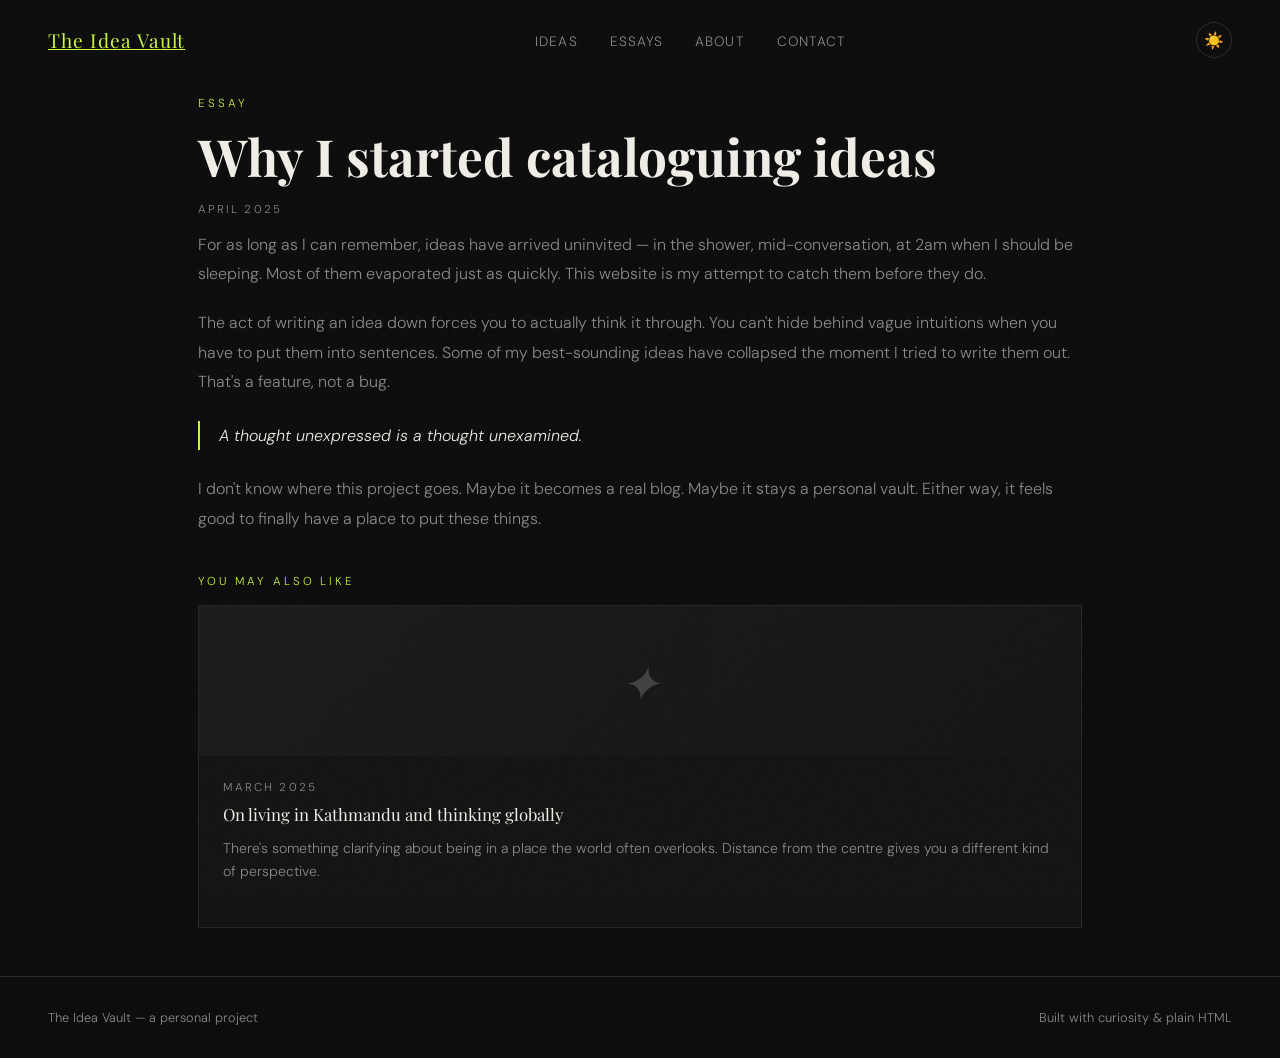
==== essay.html @ 04a33734 "Improve essay page design and navigation Details: Move script into script.js Add essay.html Add rela" ====
﻿<!DOCTYPE html>
<html lang="en">
<head>
  <meta charset="UTF-8" />
  <meta name="viewport" content="width=device-width, initial-scale=1.0" />
  <title>Essay — The Idea Vault</title>
  <link href="https://fonts.googleapis.com/css2?family=Playfair+Display:ital,wght@0,700;1,400&family=DM+Sans:wght@300;400;500&display=swap" rel="stylesheet" />
  <link rel="stylesheet" href="styles.css" />
</head>
<body>
  <nav id="navbar">
    <a href="index.html" class="nav-logo">The Idea Vault</a>
    <ul class="nav-links">
      <li><a href="index.html#ideas">Ideas</a></li>
      <li><a href="index.html#blog">Essays</a></li>
      <li><a href="index.html#about">About</a></li>
      <li><a href="index.html#contact">Contact</a></li>
    </ul>
    <button class="theme-toggle" id="themeToggle" title="Toggle dark/light mode">☀️</button>
  </nav>

  <section id="essayPage" class="essay-page">
    <p class="section-label">Essay</p>
    <h1 class="section-title" id="essayPageTitle"></h1>
    <div class="essay-full-date" id="essayPageDate"></div>
    <img id="essayPageImage" class="essay-full-img" src="" alt="" style="display:none;" />
    <div class="essay-full-body" id="essayPageBody"></div>
    <div class="related-essays">
      <p class="section-label">You may also like</p>
      <div class="related-essays-grid" id="relatedEssays"></div>
    </div>
    <div id="essayPageNotFound" style="display:none; color: var(--muted); margin-top: 2rem;">Essay not found. <a href="index.html#blog" class="btn btn-ghost">Return to essays</a></div>
  </section>

  <footer>
    <div>The Idea Vault — a personal project</div>
    <div>Built with curiosity &amp; plain HTML</div>
  </footer>

  <script src="script.js"></script>
</body>
</html>
---- styles.css ----
/* styles.css
   Extracted from index.html */

*, *::before, *::after { box-sizing: border-box; margin: 0; padding: 0; }

:root {
  --bg: #0d0d0d;
  --surface: #161616;
  --border: #2a2a2a;
  --accent: #c9f542;
  --accent2: #f5a623;
  --text: #f0ede6;
  --muted: #888;
}

/* ── LIGHT MODE ── */
body.light {
  --bg: #fafaf7;
  --surface: #f0ede6;
  --border: #d8d4cc;
  --accent: #5a7a00;
  --accent2: #c07a00;
  --text: #1a1a18;
  --muted: #666;
}
body.light .nav-logo { color: var(--accent); }
body.light nav.scrolled { background: rgba(250,250,247,0.9); }
body.light .idea-card:hover { background: #e8e4dc; }
body.light .hero-bg-text { -webkit-text-stroke: 1px #d0ccbf; }
body.light .modal { background: var(--surface); }
body.light .modal-overlay { background: rgba(0,0,0,0.5); }

/* ── THEME TOGGLE BUTTON ── */
.theme-toggle {
  background: none;
  border: 1px solid var(--border);
  color: var(--muted);
  width: 36px; height: 36px;
  border-radius: 50%;
  cursor: pointer;
  font-size: 1rem;
  display: flex; align-items: center; justify-content: center;
  transition: border-color 0.2s, color 0.2s;
  flex-shrink: 0;
}
.theme-toggle:hover { border-color: var(--accent); color: var(--accent); }

html { scroll-behavior: smooth; }

body {
  background: var(--bg);
  color: var(--text);
  font-family: 'DM Sans', sans-serif;
  font-weight: 300;
  overflow-x: hidden;
}

/* ── NOISE OVERLAY ── */
body::before {
  content: '';
  position: fixed;
  inset: 0;
  background-image: url("data:image/svg+xml,%3Csvg viewBox='0 0 200 200' xmlns='http://www.w3.org/2000/svg'%3E%3Cfilter id='n'%3E%3CfeTurbulence type='fractalNoise' baseFrequency='0.75' numOctaves='4' stitchTiles='stitch'/%3E%3C/filter%3E%3Crect width='100%25' height='100%25' filter='url(%23n)' opacity='0.04'/%3E%3C/svg%3E");
  pointer-events: none;
  z-index: 999;
  opacity: 0.4;
}

/* ── NAV ── */
nav {
  position: fixed;
  top: 0; left: 0; right: 0;
  z-index: 100;
  display: flex;
  justify-content: space-between;
  align-items: center;
  padding: 1.4rem 3rem;
  border-bottom: 1px solid transparent;
  transition: border-color 0.3s, background 0.3s;
}
nav.scrolled {
  background: rgba(13,13,13,0.85);
  backdrop-filter: blur(12px);
  border-color: var(--border);
}
.nav-logo {
  font-family: 'Playfair Display', serif;
  font-size: 1.2rem;
  letter-spacing: 0.05em;
  color: var(--accent);
}
.nav-links { display: flex; gap: 2rem; list-style: none; }
.nav-links a {
  color: var(--muted);
  text-decoration: none;
  font-size: 0.85rem;
  letter-spacing: 0.08em;
  text-transform: uppercase;
  transition: color 0.2s;
}
.nav-links a:hover { color: var(--text); }

/* ── HERO ── */
.hero {
  min-height: 100vh;
  display: flex;
  flex-direction: column;
  justify-content: center;
  padding: 0 3rem;
  position: relative;
  overflow: hidden;
}
.hero-bg-text {
  position: absolute;
  top: 50%;
  left: 50%;
  transform: translate(-50%, -50%);
  font-family: 'Playfair Display', serif;
  font-size: clamp(8rem, 20vw, 20rem);
  font-style: italic;
  color: transparent;
  -webkit-text-stroke: 1px #1e1e1e;
  white-space: nowrap;
  pointer-events: none;
  user-select: none;
}
.hero-content { position: relative; max-width: 800px; }
.hero-tag {
  display: inline-block;
  font-size: 0.75rem;
  letter-spacing: 0.2em;
  text-transform: uppercase;
  color: var(--accent);
  border: 1px solid var(--accent);
  padding: 0.3rem 0.8rem;
  margin-bottom: 2rem;
  opacity: 0;
  animation: fadeUp 0.8s 0.2s forwards;
}
h1 {
  font-family: 'Playfair Display', serif;
  font-size: clamp(3rem, 7vw, 6rem);
  line-height: 1.05;
  font-weight: 700;
  opacity: 0;
  animation: fadeUp 0.8s 0.4s forwards;
}
h1 em {
  font-style: italic;
  color: var(--accent);
}
.hero-sub {
  margin-top: 1.5rem;
  font-size: 1.1rem;
  color: var(--muted);
  max-width: 480px;
  line-height: 1.7;
  opacity: 0;
  animation: fadeUp 0.8s 0.6s forwards;
}
.hero-cta {
  margin-top: 2.5rem;
  display: flex;
  gap: 1rem;
  flex-wrap: wrap;
  opacity: 0;
  animation: fadeUp 0.8s 0.8s forwards;
}
.btn {
  padding: 0.85rem 2rem;
  font-family: 'DM Sans', sans-serif;
  font-size: 0.9rem;
  letter-spacing: 0.05em;
  cursor: pointer;
  border: none;
  text-decoration: none;
  display: inline-block;
  transition: transform 0.2s, box-shadow 0.2s;
}
.btn:hover { transform: translateY(-2px); }
.btn-primary {
  background: var(--accent);
  color: #0d0d0d;
  font-weight: 500;
}
.btn-primary:hover { box-shadow: 0 8px 30px rgba(201,245,66,0.3); }
.btn-ghost {
  background: transparent;
  color: var(--text);
  border: 1px solid var(--border);
}
.btn-ghost:hover { border-color: var(--text); }

/* ── SCROLL INDICATOR ── */
.scroll-hint {
  position: absolute;
  bottom: 2rem;
  left: 3rem;
  display: flex;
  align-items: center;
  gap: 0.8rem;
  font-size: 0.75rem;
  letter-spacing: 0.15em;
  text-transform: uppercase;
  color: var(--muted);
  opacity: 0;
  animation: fadeUp 1s 1.2s forwards;
}
.scroll-line {
  width: 40px;
  height: 1px;
  background: var(--muted);
  position: relative;
  overflow: hidden;
}
.scroll-line::after {
  content: '';
  position: absolute;
  left: -100%;
  top: 0;
  width: 100%;
  height: 100%;
  background: var(--accent);
  animation: lineMove 2s 1.5s infinite;
}

/* ── SECTION BASE ── */
section { padding: 6rem 3rem; }
.essay-page { max-width: 980px; margin: 0 auto; padding-bottom: 3rem; }
.section-label {
  font-size: 0.72rem;
  letter-spacing: 0.25em;
  text-transform: uppercase;
  color: var(--accent);
  margin-bottom: 1rem;
}
.section-title {
  font-family: 'Playfair Display', serif;
  font-size: clamp(2rem, 4vw, 3.2rem);
  line-height: 1.15;
  margin-bottom: 1rem;
}
.section-sub {
  color: var(--muted);
  font-size: 1rem;
  line-height: 1.7;
  max-width: 500px;
  margin-bottom: 3rem;
}

/* ── IDEAS GRID ── */
#ideas { background: var(--surface); }
.filter-bar {
  display: flex;
  gap: 0.6rem;
  flex-wrap: wrap;
  margin-bottom: 2.5rem;
}
.filter-btn {
  padding: 0.45rem 1.1rem;
  font-size: 0.8rem;
  letter-spacing: 0.08em;
  border: 1px solid var(--border);
  background: transparent;
  color: var(--muted);
  cursor: pointer;
  transition: all 0.2s;
  font-family: 'DM Sans', sans-serif;
}
.filter-btn:hover, .filter-btn.active {
  border-color: var(--accent);
  color: var(--accent);
  background: rgba(201,245,66,0.06);
}
.ideas-grid {
  display: grid;
  grid-template-columns: repeat(auto-fill, minmax(300px, 1fr));
  gap: 1.5px;
}
.idea-card {
  background: var(--bg);
  padding: 2rem;
  cursor: pointer;
  border: 1px solid var(--border);
  transition: all 0.3s;
  position: relative;
  overflow: hidden;
}
.idea-card::before {
  content: '';
  position: absolute;
  top: 0; left: 0;
  width: 3px;
  height: 0;
  background: var(--accent);
  transition: height 0.3s;
}
.idea-card:hover::before { height: 100%; }
.idea-card:hover {
  background: #111;
  transform: translateY(-2px);
  box-shadow: 0 20px 40px rgba(0,0,0,0.4);
}
.idea-card.hidden { display: none; }
.card-tag {
  font-size: 0.7rem;
  letter-spacing: 0.15em;
  text-transform: uppercase;
  color: var(--accent2);
  margin-bottom: 0.8rem;
}
.card-title {
  font-family: 'Playfair Display', serif;
  font-size: 1.3rem;
  margin-bottom: 0.8rem;
  line-height: 1.3;
}
.card-desc {
  font-size: 0.9rem;
  color: var(--muted);
  line-height: 1.6;
}
.card-arrow {
  margin-top: 1.2rem;
  font-size: 1.2rem;
  color: var(--accent);
  opacity: 0;
  transform: translateX(-8px);
  transition: all 0.3s;
}
.idea-card:hover .card-arrow {
  opacity: 1;
  transform: translateX(0);
}

/* ── MODAL ── */
.modal-overlay {
  position: fixed;
  inset: 0;
  background: rgba(0,0,0,0.8);
  backdrop-filter: blur(8px);
  z-index: 500;
  display: flex;
  align-items: center;
  justify-content: center;
  padding: 2rem;
  opacity: 0;
  pointer-events: none;
  transition: opacity 0.3s;
}
.modal-overlay.open {
  opacity: 1;
  pointer-events: all;
}
.modal {
  background: var(--surface);
  border: 1px solid var(--border);
  max-width: 560px;
  width: 100%;
  padding: 2.5rem;
  position: relative;
  transform: translateY(20px);
  transition: transform 0.3s;
}
.modal-overlay.open .modal { transform: translateY(0); }
.modal-close {
  position: absolute;
  top: 1.2rem; right: 1.5rem;
  background: none;
  border: none;
  color: var(--muted);
  font-size: 1.4rem;
  cursor: pointer;
  transition: color 0.2s;
}
.modal-close:hover { color: var(--text); }
.modal-tag {
  font-size: 0.7rem;
  letter-spacing: 0.2em;
  text-transform: uppercase;
  color: var(--accent2);
  margin-bottom: 0.8rem;
}
.modal-title {
  font-family: 'Playfair Display', serif;
  font-size: 1.8rem;
  margin-bottom: 1rem;
}
.modal-body {
  color: var(--muted);
  line-height: 1.75;
  font-size: 0.95rem;
}
.modal-status {
  margin-top: 1.5rem;
  display: inline-block;
  padding: 0.3rem 0.9rem;
  font-size: 0.75rem;
  letter-spacing: 0.1em;
  text-transform: uppercase;
  border: 1px solid var(--border);
  color: var(--muted);
}

/* ── MODAL SHARE ── */
.modal-actions {
  display: flex;
  align-items: center;
  gap: 1rem;
  margin-top: 1.5rem;
  flex-wrap: wrap;
}
.share-btn {
  background: none;
  border: 1px solid var(--border);
  color: var(--muted);
  padding: 0.3rem 0.9rem;
  font-size: 0.75rem;
  letter-spacing: 0.1em;
  text-transform: uppercase;
  cursor: pointer;
  font-family: 'DM Sans', sans-serif;
  transition: all 0.2s;
}
.share-btn:hover { border-color: var(--accent); color: var(--accent); }
.share-copied {
  font-size: 0.75rem;
  color: var(--accent);
  opacity: 0;
  transition: opacity 0.3s;
  letter-spacing: 0.05em;
}
.share-copied.visible { opacity: 1; }

/* ── BLOG / ESSAYS SECTION ── */
#blog { background: var(--bg); }
.essays-grid {
  display: grid;
  grid-template-columns: repeat(auto-fill, minmax(300px, 1fr));
  gap: 1.5rem;
  margin-top: 1rem;
}
.related-essays {
  margin-top: 2.5rem;
}
.related-essays-grid {
  display: grid;
  grid-template-columns: repeat(auto-fit, minmax(240px, 1fr));
  gap: 1rem;
  margin-top: 1rem;
}
.related-essays-grid .essay-card {
  min-height: 220px;
}
.related-essays-grid .essay-card img,
.related-essays-grid .essay-card .essay-card-img-placeholder {
  height: 150px;
}
.related-essays-grid .essay-card {
  display: block;
  text-decoration: none;
  color: inherit;
  border: 1px solid rgba(255,255,255,0.08);
  background: rgba(255,255,255,0.03);
  transition: transform 0.35s, box-shadow 0.35s, border-color 0.35s, background 0.35s;
}
.related-essays-grid .essay-card:hover {
  transform: translateY(-4px);
  box-shadow: 0 20px 50px rgba(0,0,0,0.35);
  border-color: rgba(201,245,66,0.45);
  background: rgba(255,255,255,0.05);
}
.related-essays-grid .essay-card .essay-card-body {
  padding: 1.5rem;
}
.related-essays-grid .essay-card-title {
  font-size: 1.05rem;
}
.essay-card {
  border: 1px solid var(--border);
  background: var(--surface);
  overflow: hidden;
  transition: transform 0.3s, box-shadow 0.3s;
  position: relative;
}
.essay-card:hover {
  transform: translateY(-3px);
  box-shadow: 0 20px 40px rgba(0,0,0,0.35);
}
.essay-card-img {
  width: 100%;
  height: 180px;
  object-fit: cover;
  display: block;
  background: var(--border);
}
.essay-card-img-placeholder {
  width: 100%;
  height: 180px;
  background: linear-gradient(135deg, var(--border) 0%, var(--surface) 100%);
  display: flex;
  align-items: center;
  justify-content: center;
  font-family: 'Playfair Display', serif;
  font-size: 3rem;
  font-style: italic;
  color: var(--muted);
  opacity: 0.4;
}
.essay-card-body { padding: 1.5rem; }
.essay-card-date {
  font-size: 0.72rem;
  letter-spacing: 0.18em;
  text-transform: uppercase;
  color: var(--muted);
  margin-bottom: 0.6rem;
}
.essay-card-title {
  font-family: 'Playfair Display', serif;
  font-size: 1.25rem;
  line-height: 1.3;
  margin-bottom: 0.7rem;
  color: var(--text);
}
.essay-card-preview {
  font-size: 0.88rem;
  color: var(--muted);
  line-height: 1.65;
  margin-bottom: 1.2rem;
}
.read-more-btn {
  background: none;
  border: none;
  color: var(--accent);
  font-family: 'DM Sans', sans-serif;
  font-size: 0.85rem;
  letter-spacing: 0.08em;
  cursor: pointer;
  padding: 0;
  display: inline-flex;
  align-items: center;
  gap: 0.4rem;
  transition: gap 0.2s;
}
.read-more-btn:hover { gap: 0.7rem; }

/* ── ESSAY FULL-READ OVERLAY ── */
.essay-overlay {
  position: fixed;
  inset: 0;
  background: rgba(0,0,0,0.85);
  backdrop-filter: blur(10px);
  z-index: 600;
  display: flex;
  align-items: flex-start;
  justify-content: center;
  padding: 2rem;
  opacity: 0;
  pointer-events: none;
  transition: opacity 0.3s;
  overflow-y: auto;
}
.essay-overlay.open { opacity: 1; pointer-events: all; }
.essay-full {
  background: var(--surface);
  border: 1px solid var(--border);
  max-width: 700px;
  width: 100%;
  padding: 3rem;
  position: relative;
  transform: translateY(20px);
  transition: transform 0.3s;
  margin: auto;
}
.essay-overlay.open .essay-full { transform: translateY(0); }
.essay-full-close {
  position: absolute;
  top: 1.2rem; right: 1.5rem;
  background: none;
  border: none;
  color: var(--muted);
  font-size: 1.4rem;
  cursor: pointer;
  transition: color 0.2s;
}
.essay-full-close:hover { color: var(--text); }
.essay-full img,
.essay-full-img {
  width: 100%;
  border-radius: 16px;
  margin: 2rem 0;
  display: block;
  box-shadow: 0 28px 80px rgba(0,0,0,0.35);
}
.essay-full-date {
  font-size: 0.72rem;
  letter-spacing: 0.18em;
  text-transform: uppercase;
  color: var(--muted);
  margin-bottom: 0.8rem;
}
.essay-full-title {
  font-family: 'Playfair Display', serif;
  font-size: clamp(1.6rem, 3vw, 2.4rem);
  line-height: 1.2;
  margin-bottom: 1.5rem;
}
.essay-full-body {
  font-size: 1rem;
  line-height: 1.85;
  color: var(--muted);
}
.essay-full-body p { margin-bottom: 1.2rem; }
.essay-full-body h3 {
  font-family: 'Playfair Display', serif;
  font-size: 1.3rem;
  color: var(--text);
  margin: 2rem 0 0.8rem;
}
.essay-full-body blockquote {
  border-left: 2px solid var(--accent);
  padding-left: 1.2rem;
  margin: 1.5rem 0;
  font-style: italic;
  color: var(--text);
}
#about {
  display: grid;
  grid-template-columns: 1fr 1fr;
  gap: 4rem;
  align-items: center;
}
.about-visual {
  position: relative;
  height: 400px;
}
.about-box {
  position: absolute;
  border: 1px solid var(--border);
  display: flex;
  align-items: center;
  justify-content: center;
  font-family: 'Playfair Display', serif;
  font-style: italic;
}
.box1 {
  width: 220px; height: 220px;
  top: 0; left: 0;
  background: var(--surface);
  font-size: 3rem;
  color: var(--accent);
}
.box2 {
  width: 160px; height: 160px;
  bottom: 20px; right: 20px;
  background: rgba(201,245,66,0.06);
  border-color: var(--accent);
  font-size: 1rem;
  color: var(--muted);
  text-align: center;
  padding: 1rem;
}
.box3 {
  width: 100px; height: 100px;
  top: 180px; left: 160px;
  background: var(--bg);
  border-color: var(--accent2);
  font-size: 2rem;
  color: var(--accent2);
}
.about-stats {
  display: grid;
  grid-template-columns: 1fr 1fr;
  gap: 1rem;
  margin-top: 2.5rem;
}
.stat {
  border: 1px solid var(--border);
  padding: 1.2rem;
}
.stat-num {
  font-family: 'Playfair Display', serif;
  font-size: 2rem;
  color: var(--accent);
}
.stat-label {
  font-size: 0.78rem;
  color: var(--muted);
  letter-spacing: 0.08em;
  margin-top: 0.2rem;
}

/* ── CONTACT ── */
#contact { background: var(--surface); }
.contact-wrap {
  display: grid;
  grid-template-columns: 1fr 1fr;
  gap: 4rem;
  align-items: start;
}
.contact-form { display: flex; flex-direction: column; gap: 1rem; }
.form-row { display: grid; grid-template-columns: 1fr 1fr; gap: 1rem; }
.form-group { display: flex; flex-direction: column; gap: 0.4rem; }
.form-group label {
  font-size: 0.75rem;
  letter-spacing: 0.12em;
  text-transform: uppercase;
  color: var(--muted);
}
.form-group input, .form-group textarea, .form-group select {
  background: var(--bg);
  border: 1px solid var(--border);
  color: var(--text);
  padding: 0.8rem 1rem;
  font-family: 'DM Sans', sans-serif;
  font-size: 0.9rem;
  outline: none;
  transition: border-color 0.2s;
  resize: none;
}
.form-group input:focus,
.form-group textarea:focus,
.form-group select:focus { border-color: var(--accent); }
.form-group select option { background: var(--bg); }
.form-success {
  display: none;
  padding: 1rem;
  border: 1px solid var(--accent);
  color: var(--accent);
  font-size: 0.9rem;
  text-align: center;
}
.contact-info { display: flex; flex-direction: column; gap: 1.5rem; }
.info-item { border-left: 2px solid var(--border); padding-left: 1.2rem; }
.info-label {
  font-size: 0.72rem;
  letter-spacing: 0.2em;
  text-transform: uppercase;
  color: var(--muted);
  margin-bottom: 0.3rem;
}
.info-value { font-size: 1rem; color: var(--text); }

/* ── FOOTER ── */
footer {
  padding: 2rem 3rem;
  border-top: 1px solid var(--border);
  display: flex;
  justify-content: space-between;
  align-items: center;
  font-size: 0.8rem;
  color: var(--muted);
}

/* ── ANIMATIONS ── */
@keyframes fadeUp {
  from { opacity: 0; transform: translateY(24px); }
  to   { opacity: 1; transform: translateY(0); }
}
@keyframes lineMove {
  from { left: -100%; }
  to   { left: 100%; }
}

/* scroll-reveal */
.reveal {
  opacity: 0;
  transform: translateY(30px);
  transition: opacity 0.7s, transform 0.7s;
}
.reveal.visible {
  opacity: 1;
  transform: translateY(0);
}

/* ── RESPONSIVE ── */
@media (max-width: 768px) {
  nav { padding: 1.2rem 1.5rem; }
  .hero, section { padding-left: 1.5rem; padding-right: 1.5rem; }
  #about { grid-template-columns: 1fr; }
  .about-visual { display: none; }
  .contact-wrap { grid-template-columns: 1fr; }
  .form-row { grid-template-columns: 1fr; }
  footer { flex-direction: column; gap: 0.5rem; text-align: center; }
  .essay-full { padding: 2rem 1.5rem; }
  .nav-links { gap: 1rem; }
}
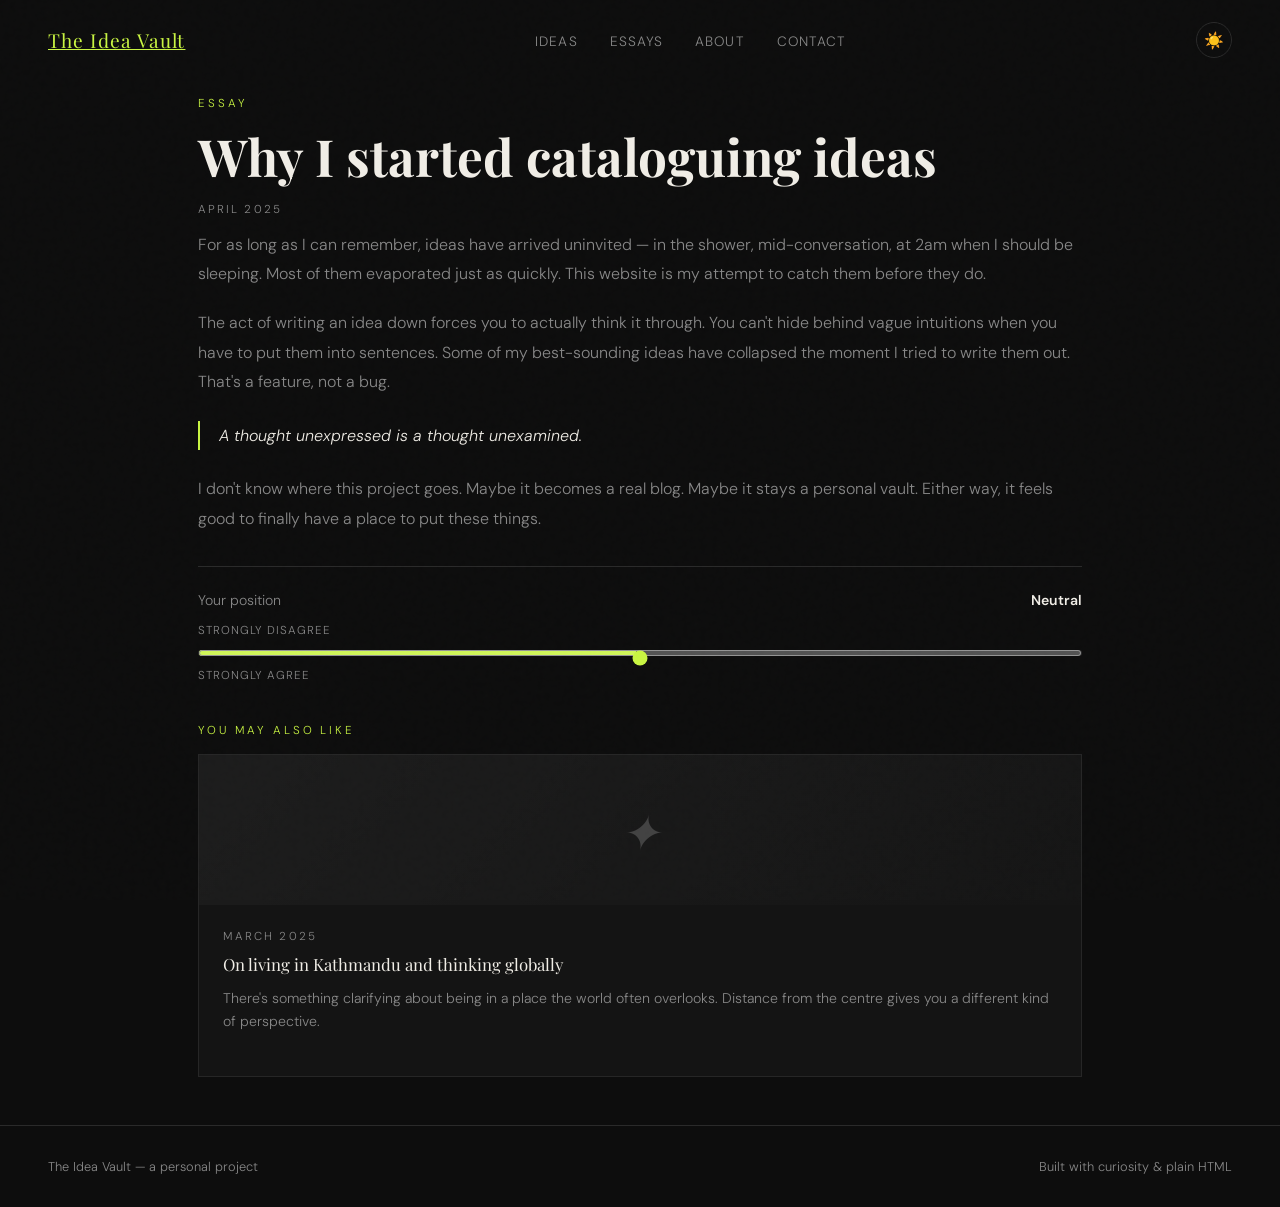
==== commit c2d52907: "Idea rating model added" ====
--- a/essay.html
+++ b/essay.html
@@ -25,6 +25,17 @@
     <div class="essay-full-date" id="essayPageDate"></div>
     <img id="essayPageImage" class="essay-full-img" src="" alt="" style="display:none;" />
     <div class="essay-full-body" id="essayPageBody"></div>
+    <div class="essay-rating">
+      <div class="rating-header">
+        <span>Your position</span>
+        <span class="rating-value" id="essayPageRatingLabel"></span>
+      </div>
+      <div class="slider-row">
+        <span>Strongly disagree</span>
+        <input id="essayPageRating" class="rating-slider" type="range" min="0" max="10" step="1" value="5" />
+        <span>Strongly agree</span>
+      </div>
+    </div>
     <div class="related-essays">
       <p class="section-label">You may also like</p>
       <div class="related-essays-grid" id="relatedEssays"></div>
--- a/styles.css
+++ b/styles.css
@@ -15,17 +15,17 @@
 
 /* ── LIGHT MODE ── */
 body.light {
-  --bg: #fafaf7;
-  --surface: #f0ede6;
-  --border: #d8d4cc;
-  --accent: #5a7a00;
-  --accent2: #c07a00;
-  --text: #1a1a18;
-  --muted: #666;
-}
-body.light .nav-logo { color: var(--accent); }
-body.light nav.scrolled { background: rgba(250,250,247,0.9); }
-body.light .idea-card:hover { background: #e8e4dc; }
+  --bg: #f2efe8;
+  --surface: #e8e2d7;
+  --border: #d3c9ba;
+  --accent: #6a7a2d;
+  --accent2: #b27a14;
+  --text: #27221c;
+  --muted: #5e554d;
+}
+body.light .nav-logo { color: var(--accent); text-decoration: none; }
+body.light nav.scrolled { background: rgba(242,239,232,0.9); }
+body.light .idea-card:hover { background: #ebe5da; }
 body.light .hero-bg-text { -webkit-text-stroke: 1px #d0ccbf; }
 body.light .modal { background: var(--surface); }
 body.light .modal-overlay { background: rgba(0,0,0,0.5); }
@@ -82,6 +82,21 @@
   background: rgba(13,13,13,0.85);
   backdrop-filter: blur(12px);
   border-color: var(--border);
+}
+.scroll-progress-bar {
+  position: absolute;
+  left: 0;
+  right: 0;
+  bottom: 0;
+  height: 4px;
+  background: rgba(255,255,255,0.08);
+  overflow: hidden;
+}
+.scroll-progress-fill {
+  width: 0;
+  height: 100%;
+  background: linear-gradient(90deg, var(--accent), var(--accent2));
+  transition: width 0.2s ease;
 }
 .nav-logo {
   font-family: 'Playfair Display', serif;
@@ -332,6 +347,74 @@
   opacity: 1;
   transform: translateX(0);
 }
+.rating-block {
+  margin-top: 1.5rem;
+  padding-top: 1.5rem;
+  border-top: 1px solid var(--border);
+  opacity: 1;
+  transform: translateY(0);
+  transition: opacity 0.25s ease, transform 0.25s ease;
+}
+.rating-block.rating-hidden {
+  opacity: 0;
+  transform: translateY(12px);
+  pointer-events: none;
+}
+.rating-header {
+  display: flex;
+  justify-content: space-between;
+  align-items: center;
+  gap: 1rem;
+  font-size: 0.88rem;
+  color: var(--muted);
+  margin-bottom: 0.9rem;
+}
+.rating-header .rating-value {
+  color: var(--text);
+  font-weight: 600;
+}
+.slider-row {
+  display: grid;
+  gap: 0.75rem;
+}
+.slider-row span {
+  display: block;
+  font-size: 0.72rem;
+  letter-spacing: 0.08em;
+  text-transform: uppercase;
+  color: var(--muted);
+}
+.rating-slider {
+  width: 100%;
+  accent-color: var(--accent);
+  cursor: pointer;
+}
+.rating-slider::-webkit-slider-thumb {
+  -webkit-appearance: none;
+  appearance: none;
+  width: 18px;
+  height: 18px;
+  border-radius: 50%;
+  background: var(--accent);
+  border: 2px solid #111;
+}
+.rating-slider::-webkit-slider-runnable-track {
+  height: 6px;
+  border-radius: 999px;
+  background: rgba(255,255,255,0.12);
+}
+.rating-slider::-moz-range-thumb {
+  width: 18px;
+  height: 18px;
+  border-radius: 50%;
+  background: var(--accent);
+  border: 2px solid #111;
+}
+.rating-slider::-moz-range-track {
+  height: 6px;
+  border-radius: 999px;
+  background: rgba(255,255,255,0.12);
+}
 
 /* ── MODAL ── */
 .modal-overlay {
@@ -432,6 +515,22 @@
 }
 .share-copied.visible { opacity: 1; }
 
+.section-progress {
+  width: 100%;
+  max-width: 160px;
+  height: 4px;
+  background: rgba(255,255,255,0.08);
+  border-radius: 999px;
+  overflow: hidden;
+  margin-bottom: 1.25rem;
+}
+.section-progress-fill {
+  width: 0;
+  height: 100%;
+  background: var(--accent);
+  transition: width 0.7s ease;
+}
+
 /* ── BLOG / ESSAYS SECTION ── */
 #blog { background: var(--bg); }
 .essays-grid {
@@ -486,6 +585,11 @@
 .essay-card:hover {
   transform: translateY(-3px);
   box-shadow: 0 20px 40px rgba(0,0,0,0.35);
+}
+.essay-rating {
+  margin-top: 2rem;
+  padding-top: 1.5rem;
+  border-top: 1px solid var(--border);
 }
 .essay-card-img {
   width: 100%;
@@ -768,9 +872,21 @@
   transform: translateY(30px);
   transition: opacity 0.7s, transform 0.7s;
 }
-.reveal.visible {
+.reveal-left, .reveal-right {
+  opacity: 0;
+  transition: opacity 0.7s ease, transform 0.7s ease;
+}
+.reveal-left {
+  transform: translateX(-40px);
+}
+.reveal-right {
+  transform: translateX(40px);
+}
+.reveal.visible,
+.reveal-left.visible,
+.reveal-right.visible {
   opacity: 1;
-  transform: translateY(0);
+  transform: translateX(0) translateY(0);
 }
 
 /* ── RESPONSIVE ── */
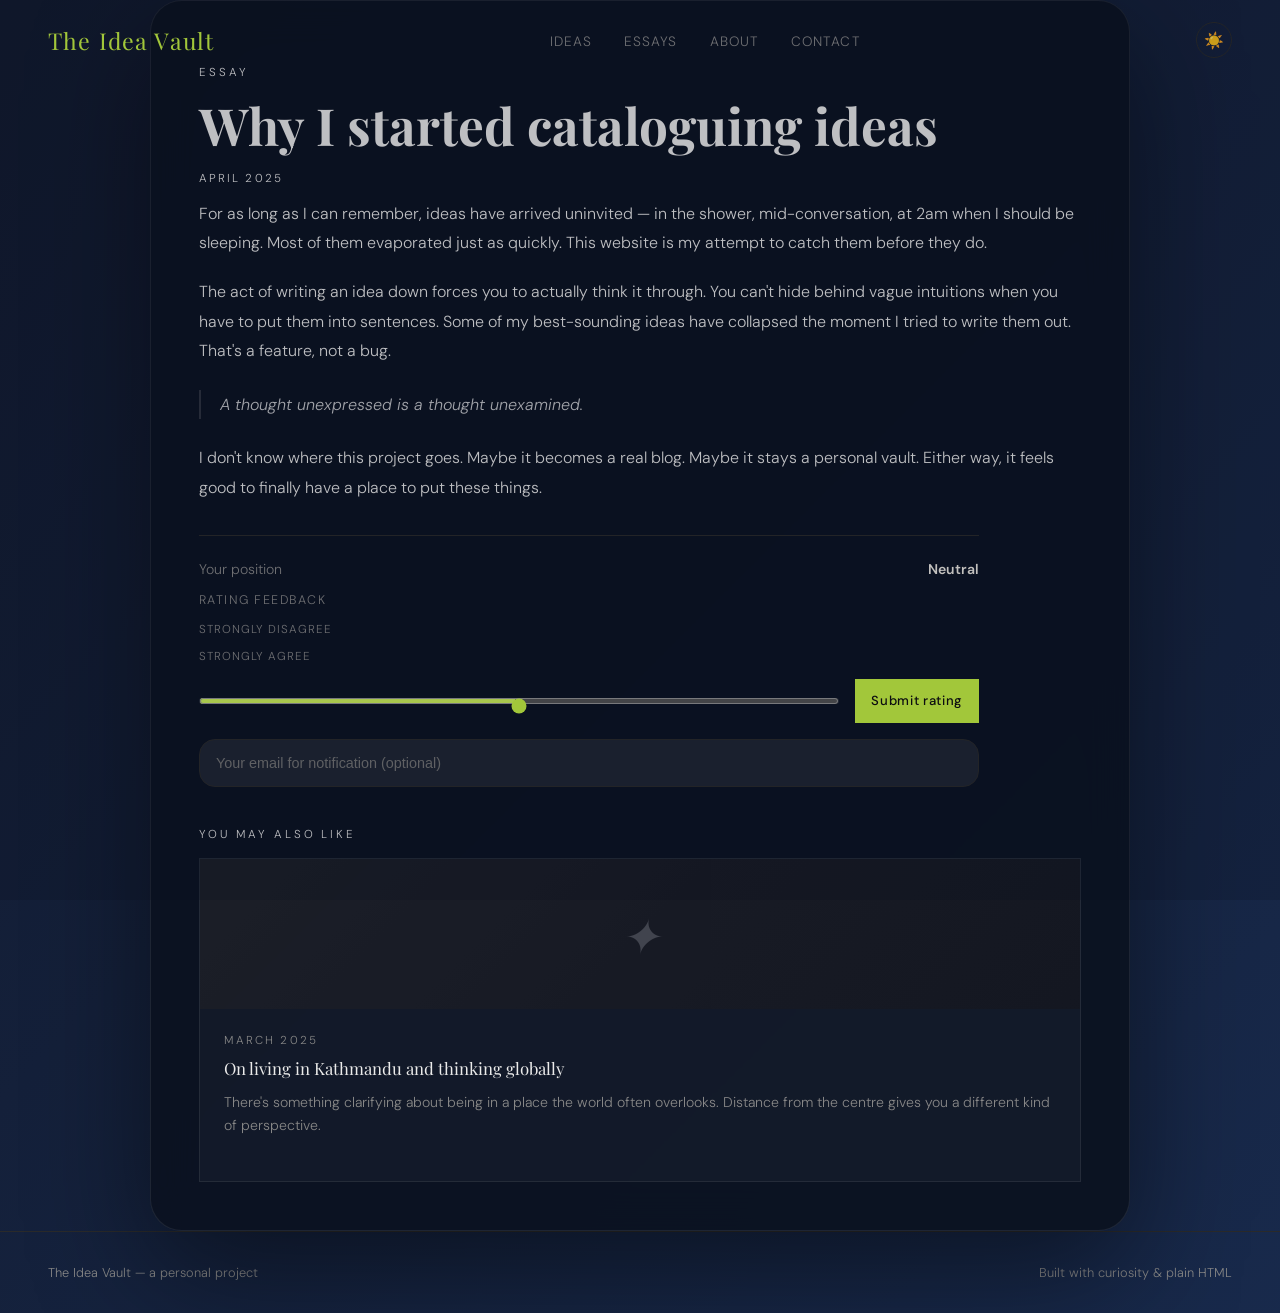
==== commit b309ef4b: "Fixed some design issues. Removing the large hero background text and tuning the essay page dark-mod" ====
--- a/essay.html
+++ b/essay.html
@@ -7,7 +7,7 @@
   <link href="https://fonts.googleapis.com/css2?family=Playfair+Display:ital,wght@0,700;1,400&family=DM+Sans:wght@300;400;500&display=swap" rel="stylesheet" />
   <link rel="stylesheet" href="styles.css" />
 </head>
-<body>
+<body class="essay-page-background">
   <nav id="navbar">
     <a href="index.html" class="nav-logo">The Idea Vault</a>
     <ul class="nav-links">
@@ -30,11 +30,17 @@
         <span>Your position</span>
         <span class="rating-value" id="essayPageRatingLabel"></span>
       </div>
+      <div class="rating-feedback-label">Rating feedback</div>
       <div class="slider-row">
         <span>Strongly disagree</span>
-        <input id="essayPageRating" class="rating-slider" type="range" min="0" max="10" step="1" value="5" />
         <span>Strongly agree</span>
       </div>
+      <div class="rating-controls">
+        <input id="essayPageRating" class="rating-slider" type="range" min="0" max="10" step="1" value="5" />
+        <button id="essayPageRatingSubmit" type="button" class="btn btn-primary btn-small">Submit rating</button>
+      </div>
+      <input id="essayPageEmail" class="rating-email" type="email" placeholder="Your email for notification (optional)" />
+      <div class="rating-submit-message" id="essayPageSubmitMessage"></div>
     </div>
     <div class="related-essays">
       <p class="section-label">You may also like</p>
--- a/styles.css
+++ b/styles.css
@@ -55,6 +55,57 @@
   overflow-x: hidden;
 }
 
+body.essay-page-background {
+  min-height: 100vh;
+  background: linear-gradient(135deg, #11192d, #1f3a6a, #5c7db3);
+  background-size: 400% 400%;
+  animation: gradientShift 30s ease infinite;
+  position: relative;
+  color: var(--text);
+}
+
+body.essay-page-background::before {
+  content: '';
+  position: fixed;
+  inset: 0;
+  background: rgba(11, 18, 34, 0.5);
+  pointer-events: none;
+}
+
+body.essay-page-background.light {
+  background: linear-gradient(135deg, #eef3f8, #d9e3eb, #c2d3de);
+}
+
+body.essay-page-background.light::before {
+  background: rgba(255, 255, 255, 0.72);
+}
+
+body.essay-page-background:not(.light) .essay-page {
+  background: rgba(11, 18, 32, 0.92);
+  border-color: rgba(255, 255, 255, 0.08);
+  box-shadow: 0 40px 120px rgba(0, 0, 0, 0.48);
+}
+
+body.essay-page-background:not(.light) .essay-page h1,
+body.essay-page-background:not(.light) .essay-page p,
+body.essay-page-background:not(.light) .essay-page .essay-full-date,
+body.essay-page-background:not(.light) .essay-page blockquote,
+body.essay-page-background:not(.light) .essay-page .related-essays p,
+body.essay-page-background:not(.light) .essay-page .related-essays-grid .essay-card-title {
+  color: #ebebeb;
+}
+
+body.essay-page-background:not(.light) .essay-page blockquote {
+  color: rgba(255,255,255,0.78);
+  border-color: rgba(255,255,255,0.14);
+}
+
+@keyframes gradientShift {
+  0% { background-position: 0% 40%; }
+  50% { background-position: 100% 60%; }
+  100% { background-position: 0% 40%; }
+}
+
 /* ── NOISE OVERLAY ── */
 body::before {
   content: '';
@@ -100,9 +151,10 @@
 }
 .nav-logo {
   font-family: 'Playfair Display', serif;
-  font-size: 1.2rem;
+  font-size: 1.45rem;
   letter-spacing: 0.05em;
   color: var(--accent);
+  text-decoration: none;
 }
 .nav-links { display: flex; gap: 2rem; list-style: none; }
 .nav-links a {
@@ -241,7 +293,35 @@
 
 /* ── SECTION BASE ── */
 section { padding: 6rem 3rem; }
-.essay-page { max-width: 980px; margin: 0 auto; padding-bottom: 3rem; }
+.essay-page {
+  max-width: 980px;
+  margin: 0 auto;
+  padding: 4rem 3rem 3rem;
+  background: rgba(15, 24, 44, 0.84);
+  border: 1px solid rgba(255, 255, 255, 0.08);
+  border-radius: 2rem;
+  box-shadow: 0 40px 100px rgba(0, 0, 0, 0.32);
+  backdrop-filter: blur(20px);
+  position: relative;
+  z-index: 1;
+}
+body.light .essay-page {
+  background: rgba(255, 255, 255, 0.92);
+  border-color: rgba(34, 34, 34, 0.08);
+  box-shadow: 0 40px 100px rgba(0, 0, 0, 0.12);
+}
+.essay-page h1,
+.essay-page p,
+.essay-page .essay-full-date,
+.essay-page blockquote {
+  color: var(--text);
+}
+body.light .essay-page h1,
+body.light .essay-page p,
+body.light .essay-page .essay-full-date,
+body.light .essay-page blockquote {
+  color: #2e2e2e;
+}
 .section-label {
   font-size: 0.72rem;
   letter-spacing: 0.25em;
@@ -377,6 +457,44 @@
   display: grid;
   gap: 0.75rem;
 }
+.rating-controls {
+  display: flex;
+  gap: 0.9rem;
+  align-items: center;
+  flex-wrap: wrap;
+  margin-top: 0.9rem;
+}
+.rating-feedback-label {
+  font-size: 0.8rem;
+  text-transform: uppercase;
+  letter-spacing: 0.12em;
+  color: var(--muted);
+  margin-bottom: 0.7rem;
+}
+.rating-controls .rating-slider {
+  flex: 1;
+  min-width: 220px;
+}
+.btn-small {
+  padding: 0.85rem 1rem;
+  font-size: 0.82rem;
+  white-space: nowrap;
+}
+.rating-email {
+  width: 100%;
+  margin-top: 0.9rem;
+  border: 1px solid var(--border);
+  border-radius: 0.9rem;
+  background: var(--surface);
+  color: var(--text);
+  padding: 0.95rem 1rem;
+  font-size: 0.9rem;
+}
+.rating-submit-message {
+  margin-top: 0.75rem;
+  font-size: 0.85rem;
+  color: var(--muted);
+}
 .slider-row span {
   display: block;
   font-size: 0.72rem;
@@ -590,6 +708,42 @@
   margin-top: 2rem;
   padding-top: 1.5rem;
   border-top: 1px solid var(--border);
+  max-width: 780px;
+}
+.essay-rating .rating-feedback-label {
+  font-size: 0.78rem;
+  letter-spacing: 0.12em;
+  color: var(--muted);
+  margin-bottom: 0.9rem;
+}
+.essay-rating .rating-controls {
+  display: flex;
+  gap: 1rem;
+  align-items: center;
+  flex-wrap: wrap;
+  margin-top: 0.9rem;
+}
+.essay-rating .rating-controls .rating-slider {
+  flex: 1;
+  min-width: 220px;
+}
+.essay-rating .rating-email {
+  width: 100%;
+  margin-top: 1rem;
+  border-radius: 1rem;
+  border: 1px solid var(--border);
+  padding: 0.95rem 1rem;
+  color: var(--text);
+  background: rgba(255,255,255,0.08);
+}
+body.light .essay-rating .rating-email {
+  color: #333;
+  background: rgba(255,255,255,0.94);
+}
+.essay-rating .rating-submit-message {
+  margin-top: 0.75rem;
+  font-size: 0.85rem;
+  color: var(--muted);
 }
 .essay-card-img {
   width: 100%;
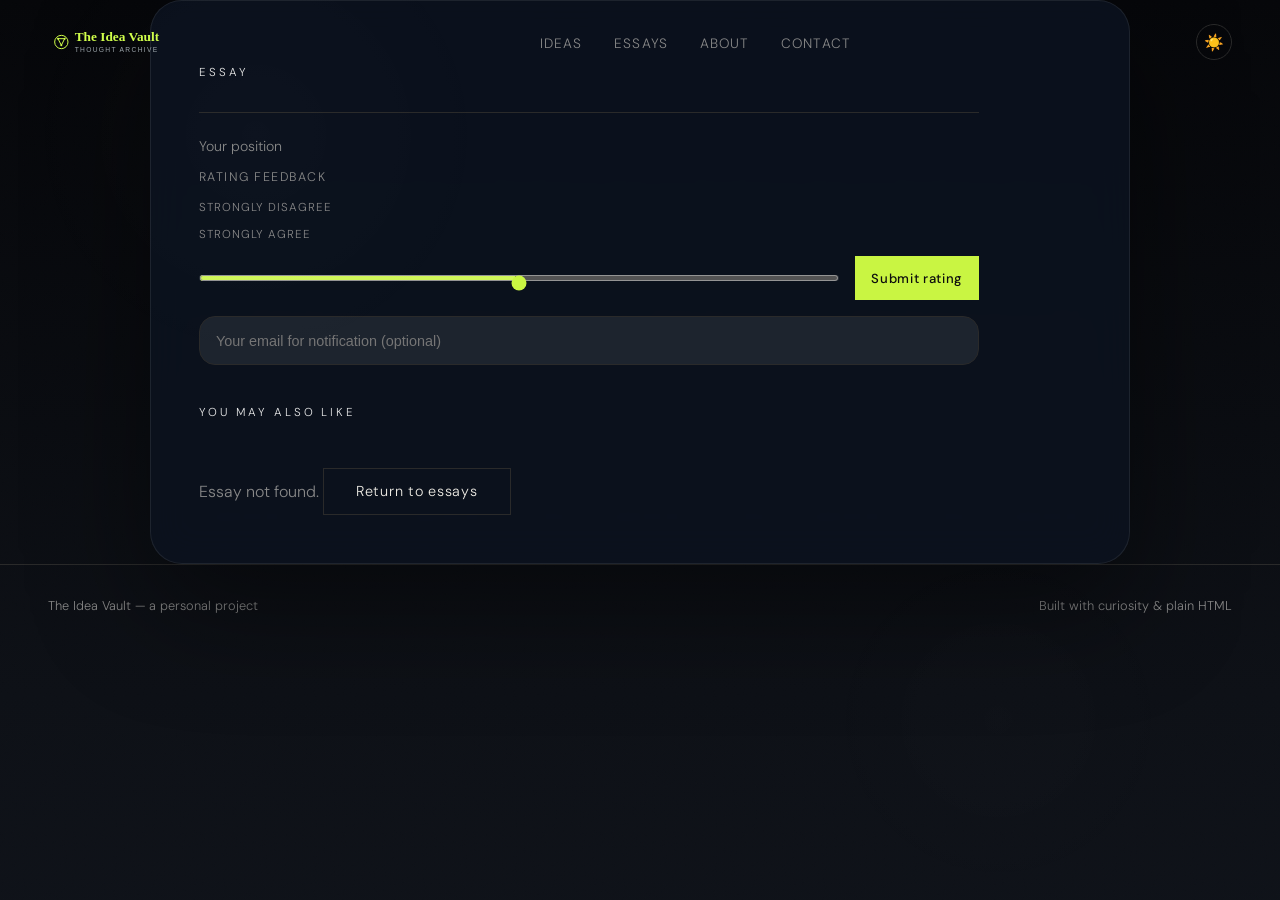
==== commit 4c0b62a8: "Updated Logo" ====
--- a/essay.html
+++ b/essay.html
@@ -9,7 +9,24 @@
 </head>
 <body class="essay-page-background">
   <nav id="navbar">
-    <a href="index.html" class="nav-logo">The Idea Vault</a>
+    <a href="index.html" class="nav-logo" aria-label="The Idea Vault">
+      <svg width="220" height="60" viewBox="0 0 220 60" xmlns="http://www.w3.org/2000/svg" role="img" aria-hidden="true">
+        <style>
+          .title { font-family: 'Georgia', serif; font-size: 20px; fill: #d1ff4a; font-weight: 600; }
+          .sub { font-family: 'Arial', sans-serif; font-size: 10px; fill: #9aa3a8; letter-spacing: 2px; }
+          .icon { stroke: #d1ff4a; stroke-width: 1.5; fill: none; }
+        </style>
+        <circle cx="20" cy="30" r="10" class="icon"/>
+        <circle cx="15" cy="25" r="1.5" fill="#d1ff4a"/>
+        <circle cx="25" cy="25" r="1.5" fill="#d1ff4a"/>
+        <circle cx="20" cy="35" r="1.5" fill="#d1ff4a"/>
+        <line x1="15" y1="25" x2="25" y2="25" class="icon"/>
+        <line x1="20" y1="35" x2="15" y2="25" class="icon"/>
+        <line x1="20" y1="35" x2="25" y2="25" class="icon"/>
+        <text x="40" y="28" class="title">The Idea Vault</text>
+        <text x="40" y="45" class="sub">THOUGHT ARCHIVE</text>
+      </svg>
+    </a>
     <ul class="nav-links">
       <li><a href="index.html#ideas">Ideas</a></li>
       <li><a href="index.html#blog">Essays</a></li>
--- a/styles.css
+++ b/styles.css
@@ -57,9 +57,9 @@
 
 body.essay-page-background {
   min-height: 100vh;
-  background: linear-gradient(135deg, #11192d, #1f3a6a, #5c7db3);
-  background-size: 400% 400%;
-  animation: gradientShift 30s ease infinite;
+  background: linear-gradient(180deg, #06070a 0%, #0e1117 35%, #161b25 100%);
+  background-size: 220% 220%;
+  animation: gradientShift 40s ease infinite;
   position: relative;
   color: var(--text);
 }
@@ -68,7 +68,17 @@
   content: '';
   position: fixed;
   inset: 0;
-  background: rgba(11, 18, 34, 0.5);
+  background: radial-gradient(circle at 20% 15%, rgba(255,255,255,0.04), transparent 22%),
+              radial-gradient(circle at 78% 80%, rgba(255,255,255,0.03), transparent 18%);
+  pointer-events: none;
+}
+
+body.essay-page-background::after {
+  content: '';
+  position: fixed;
+  inset: 0;
+  background-image: url("data:image/svg+xml,%3Csvg xmlns='http://www.w3.org/2000/svg' width='200' height='200'%3E%3Cfilter id='n'%3E%3CfeTurbulence type='fractalNoise' baseFrequency='0.9' numOctaves='2' stitchTiles='stitch'/%3E%3C/filter%3E%3Crect width='100%25' height='100%25' filter='url(%23n)' opacity='0.08' fill='%23fff'/%3E%3C/svg%3E");
+  opacity: 0.12;
   pointer-events: none;
 }
 
@@ -81,9 +91,9 @@
 }
 
 body.essay-page-background:not(.light) .essay-page {
-  background: rgba(11, 18, 32, 0.92);
+  background: rgba(12, 18, 30, 0.9);
   border-color: rgba(255, 255, 255, 0.08);
-  box-shadow: 0 40px 120px rgba(0, 0, 0, 0.48);
+  box-shadow: 0 40px 120px rgba(0, 0, 0, 0.45);
 }
 
 body.essay-page-background:not(.light) .essay-page h1,
@@ -105,6 +115,22 @@
   50% { background-position: 100% 60%; }
   100% { background-position: 0% 40%; }
 }
+
+.skeleton { pointer-events: none; cursor: default; }
+.skeleton-line {
+  background: #2a2a2a;
+  border-radius: 2px;
+  margin-bottom: 10px;
+  animation: skeletonPulse 1.4s ease-in-out infinite;
+}
+.skeleton-line:nth-child(1) { height: 20px; width: 30%; }
+.skeleton-line:nth-child(2) { height: 28px; width: 85%; }
+.skeleton-line:nth-child(3) { height: 60px; width: 100%; }
+@keyframes skeletonPulse {
+  0%, 100% { opacity: 0.4; }
+  50% { opacity: 0.9; }
+}
+.grid-error { color: var(--muted); font-size: 0.9rem; padding: 2rem 0; }
 
 /* ── NOISE OVERLAY ── */
 body::before {
@@ -150,11 +176,24 @@
   transition: width 0.2s ease;
 }
 .nav-logo {
-  font-family: 'Playfair Display', serif;
-  font-size: 1.45rem;
-  letter-spacing: 0.05em;
+  display: inline-flex;
+  align-items: center;
+  justify-content: center;
+  gap: 0.75rem;
+  flex-shrink: 0;
   color: var(--accent);
   text-decoration: none;
+  transition: transform 0.2s ease, opacity 0.2s ease;
+}
+.nav-logo:hover {
+  transform: scale(1.05);
+  opacity: 0.95;
+}
+.nav-logo svg {
+  display: block;
+  width: auto;
+  height: 40px;
+  max-width: 100%;
 }
 .nav-links { display: flex; gap: 2rem; list-style: none; }
 .nav-links a {
@@ -369,8 +408,10 @@
 }
 .ideas-grid {
   display: grid;
-  grid-template-columns: repeat(auto-fill, minmax(300px, 1fr));
-  gap: 1.5px;
+  grid-template-columns: repeat(auto-fit, minmax(280px, 1fr));
+  gap: 1.5rem;
+  width: 100%;
+  box-sizing: border-box;
 }
 .idea-card {
   background: var(--bg);
@@ -380,6 +421,8 @@
   transition: all 0.3s;
   position: relative;
   overflow: hidden;
+  width: 100%;
+  box-sizing: border-box;
 }
 .idea-card::before {
   content: '';
@@ -427,6 +470,25 @@
   opacity: 1;
   transform: translateX(0);
 }
+
+@media (max-width: 768px) {
+  .ideas-grid {
+    grid-template-columns: 1fr;
+    padding-left: 0.75rem;
+    padding-right: 0.75rem;
+  }
+  .idea-card {
+    width: 100%;
+    box-sizing: border-box;
+    padding: 1.5rem;
+  }
+  .card-title {
+    font-size: 1.15rem;
+  }
+  .card-desc {
+    font-size: 0.85rem;
+  }
+}
 .rating-block {
   margin-top: 1.5rem;
   padding-top: 1.5rem;
@@ -538,6 +600,7 @@
 .modal-overlay {
   position: fixed;
   inset: 0;
+  min-height: 100dvh;
   background: rgba(0,0,0,0.8);
   backdrop-filter: blur(8px);
   z-index: 500;
@@ -548,6 +611,8 @@
   opacity: 0;
   pointer-events: none;
   transition: opacity 0.3s;
+  overflow-y: auto;
+  -webkit-overflow-scrolling: touch;
 }
 .modal-overlay.open {
   opacity: 1;
@@ -562,8 +627,24 @@
   position: relative;
   transform: translateY(20px);
   transition: transform 0.3s;
+  max-height: calc(100dvh - 4rem);
+  overflow-y: auto;
+  -webkit-overflow-scrolling: touch;
 }
 .modal-overlay.open .modal { transform: translateY(0); }
+
+@media (max-width: 768px) {
+  .modal-overlay {
+    align-items: flex-start;
+    padding: 1rem;
+  }
+  .modal {
+    max-height: calc(100dvh - 2rem);
+    padding: 1rem;
+    min-height: 100%;
+  }
+}
+
 .modal-close {
   position: absolute;
   top: 1.2rem; right: 1.5rem;
@@ -1051,6 +1132,7 @@
   .about-visual { display: none; }
   .contact-wrap { grid-template-columns: 1fr; }
   .form-row { grid-template-columns: 1fr; }
+  .nav-logo svg { height: 30px; }
   footer { flex-direction: column; gap: 0.5rem; text-align: center; }
   .essay-full { padding: 2rem 1.5rem; }
   .nav-links { gap: 1rem; }
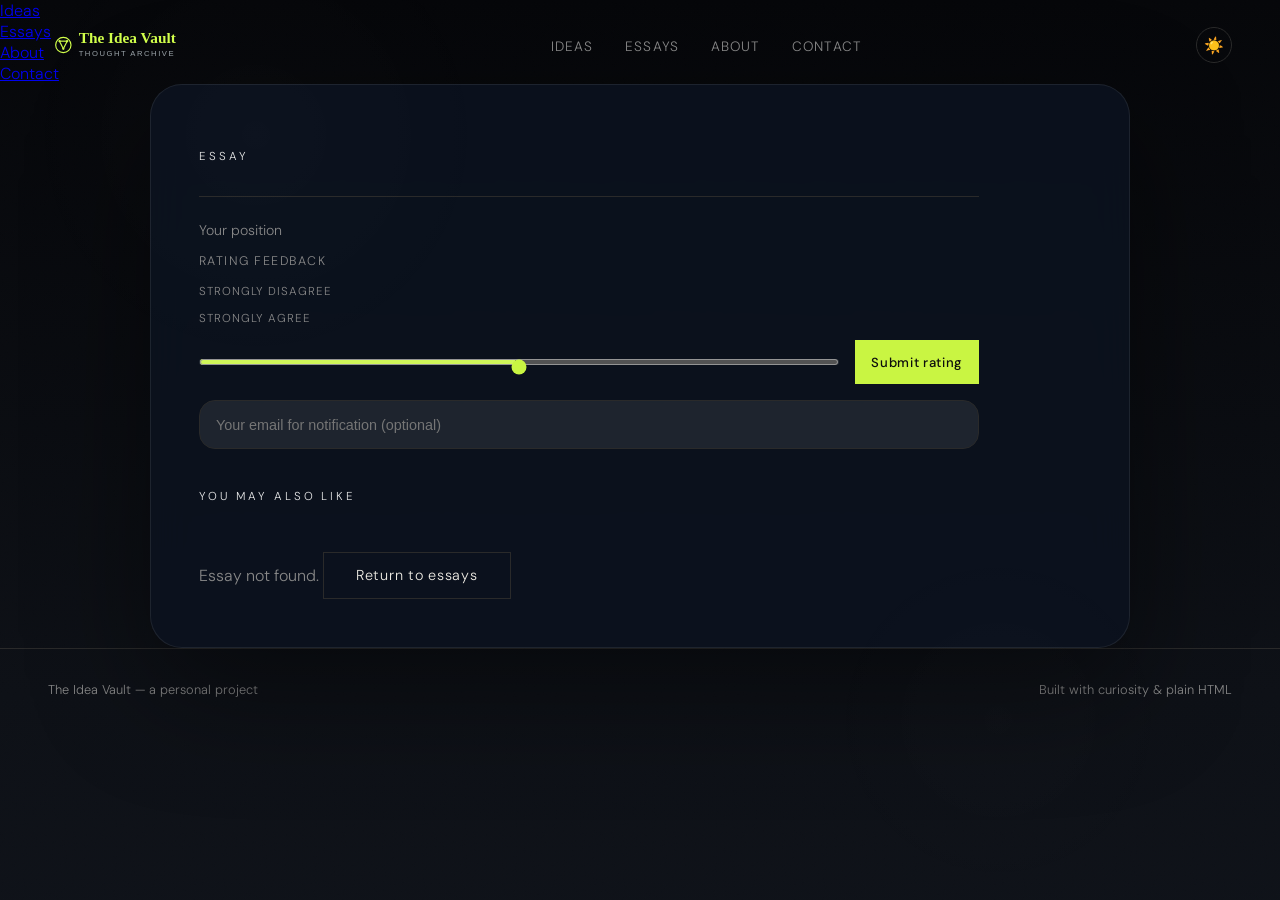
==== commit 71e9bdb7: "Supabase connection upgrade and mobile responsiveness fix" ====
--- a/essay.html
+++ b/essay.html
@@ -34,7 +34,20 @@
       <li><a href="index.html#contact">Contact</a></li>
     </ul>
     <button class="theme-toggle" id="themeToggle" title="Toggle dark/light mode">☀️</button>
+    <button class="hamburger" id="hamburger" aria-label="Open menu">
+      <span></span><span></span><span></span>
+    </button>
   </nav>
+
+  <!-- MOBILE MENU -->
+  <div class="mobile-menu" id="mobileMenu">
+    <ul>
+      <li><a href="index.html#ideas" onclick="closeMobileMenu()">Ideas</a></li>
+      <li><a href="index.html#blog" onclick="closeMobileMenu()">Essays</a></li>
+      <li><a href="index.html#about" onclick="closeMobileMenu()">About</a></li>
+      <li><a href="index.html#contact" onclick="closeMobileMenu()">Contact</a></li>
+    </ul>
+  </div>
 
   <section id="essayPage" class="essay-page">
     <p class="section-label">Essay</p>
@@ -73,4 +86,4 @@
 
   <script src="script.js"></script>
 </body>
-</html>
+</html>
--- a/styles.css
+++ b/styles.css
@@ -192,7 +192,7 @@
 .nav-logo svg {
   display: block;
   width: auto;
-  height: 40px;
+  height: 46px;
   max-width: 100%;
 }
 .nav-links { display: flex; gap: 2rem; list-style: none; }
@@ -1007,6 +1007,14 @@
   font-size: 2rem;
   color: var(--accent2);
 }
+.about-photo {
+  width: 100%;
+  height: 100%;
+  object-fit: cover;
+  border-radius: 12px;
+  border: 1px solid var(--border);
+  box-shadow: 0 0 20px rgba(201, 245, 66, 0.08);
+}
 .about-stats {
   display: grid;
   grid-template-columns: 1fr 1fr;
@@ -1128,12 +1136,327 @@
 @media (max-width: 768px) {
   nav { padding: 1.2rem 1.5rem; }
   .hero, section { padding-left: 1.5rem; padding-right: 1.5rem; }
-  #about { grid-template-columns: 1fr; }
-  .about-visual { display: none; }
+  #about { grid-template-columns: 1fr; gap: 2rem; }
+  .about-visual { display: block; margin: 0 auto; width: 280px; height: 320px; }
+  .box1 { width: 180px; height: 180px; }
+  .box2 { width: 140px; height: 140px; bottom: 10px; right: 10px; }
+  .box3 { width: 90px; height: 90px; top: 150px; left: 130px; }
   .contact-wrap { grid-template-columns: 1fr; }
   .form-row { grid-template-columns: 1fr; }
-  .nav-logo svg { height: 30px; }
+  .nav-logo svg { height: 34px; }
   footer { flex-direction: column; gap: 0.5rem; text-align: center; }
   .essay-full { padding: 2rem 1.5rem; }
   .nav-links { gap: 1rem; }
 }
+
+/* ═══════════════════════════════════════════
+   MOBILE RESPONSIVENESS — COMPLETE FIX
+   ═══════════════════════════════════════════ */
+
+/* Prevent any horizontal overflow at root level */
+html, body {
+  max-width: 100vw;
+  overflow-x: hidden;
+}
+
+/* ── NAV mobile ── */
+@media (max-width: 900px) {
+  nav {
+    padding: 1rem 1.2rem;
+    flex-wrap: nowrap;
+    gap: 0.5rem;
+  }
+  .nav-links {
+    display: none; /* hide text links, keep toggle */
+  }
+  .nav-logo svg {
+    height: 30px;
+  }
+  .theme-toggle {
+    width: 32px;
+    height: 32px;
+    font-size: 0.9rem;
+    flex-shrink: 0;
+  }
+}
+
+/* ── HERO mobile ── */
+@media (max-width: 600px) {
+  .hero {
+    padding: 5rem 1.2rem 2rem;
+    min-height: 100svh;
+  }
+  .hero-bg-text {
+    font-size: clamp(5rem, 28vw, 10rem);
+  }
+  h1 {
+    font-size: clamp(2.2rem, 10vw, 3.5rem);
+  }
+  .hero-sub {
+    font-size: 0.95rem;
+    max-width: 100%;
+  }
+  .hero-cta {
+    flex-direction: column;
+    gap: 0.75rem;
+  }
+  .hero-cta .btn {
+    width: 100%;
+    text-align: center;
+  }
+  .scroll-hint {
+    left: 1.2rem;
+  }
+}
+
+/* ── SECTIONS mobile ── */
+@media (max-width: 600px) {
+  section {
+    padding: 3.5rem 1.2rem;
+  }
+  .section-title {
+    font-size: clamp(1.6rem, 7vw, 2.4rem);
+  }
+  .section-sub {
+    font-size: 0.9rem;
+    max-width: 100%;
+    margin-bottom: 1.5rem;
+  }
+}
+
+/* ── FILTER BAR mobile ── */
+@media (max-width: 600px) {
+  .filter-bar {
+    gap: 0.4rem;
+    margin-bottom: 1.5rem;
+  }
+  .filter-btn {
+    padding: 0.4rem 0.7rem;
+    font-size: 0.72rem;
+  }
+  #randomBtn {
+    margin-left: 0 !important;
+  }
+}
+
+/* ── IDEA CARDS mobile ── */
+@media (max-width: 600px) {
+  .ideas-grid {
+    grid-template-columns: 1fr;
+    gap: 1rem;
+    padding: 0;
+  }
+  .idea-card {
+    padding: 1.3rem;
+  }
+  .card-title {
+    font-size: 1.1rem;
+  }
+}
+
+/* ── MODAL mobile ── */
+@media (max-width: 600px) {
+  .modal-overlay {
+    padding: 0;
+    align-items: flex-end;
+  }
+  .modal {
+    max-width: 100%;
+    width: 100%;
+    max-height: 92dvh;
+    padding: 1.5rem 1.2rem;
+    border-radius: 1.2rem 1.2rem 0 0;
+    border-bottom: none;
+  }
+  .modal-title {
+    font-size: 1.4rem;
+    padding-right: 2rem;
+  }
+  .rating-controls {
+    flex-direction: column;
+    align-items: stretch;
+  }
+  .rating-controls .rating-slider {
+    min-width: unset;
+    width: 100%;
+  }
+  .btn-small {
+    width: 100%;
+    text-align: center;
+  }
+  .modal-actions {
+    flex-direction: column;
+    align-items: flex-start;
+    gap: 0.6rem;
+  }
+}
+
+/* ── ESSAYS GRID mobile ── */
+@media (max-width: 600px) {
+  .essays-grid {
+    grid-template-columns: 1fr;
+    gap: 1.2rem;
+  }
+  .related-essays-grid {
+    grid-template-columns: 1fr;
+  }
+}
+
+/* ── ESSAY FULL-READ OVERLAY mobile ── */
+@media (max-width: 600px) {
+  .essay-overlay {
+    padding: 0;
+    align-items: flex-end;
+  }
+  .essay-full {
+    max-width: 100%;
+    width: 100%;
+    padding: 1.5rem 1.2rem;
+    border-radius: 1.2rem 1.2rem 0 0;
+    max-height: 92dvh;
+  }
+  .essay-full-title {
+    font-size: 1.4rem;
+    padding-right: 2rem;
+  }
+}
+
+/* ── ESSAY PAGE (essay.html) mobile ── */
+@media (max-width: 600px) {
+  .essay-page {
+    padding: 5rem 1.2rem 2rem;
+    border-radius: 0;
+    border-left: none;
+    border-right: none;
+    margin: 0;
+    max-width: 100%;
+  }
+  .essay-page h1 {
+    font-size: clamp(1.5rem, 7vw, 2.2rem);
+  }
+  .essay-rating {
+    max-width: 100%;
+  }
+  .essay-rating .rating-controls {
+    flex-direction: column;
+    align-items: stretch;
+  }
+  .essay-rating .rating-controls .rating-slider {
+    min-width: unset;
+    width: 100%;
+  }
+  .essay-rating .btn-small {
+    width: 100%;
+    text-align: center;
+  }
+  .slider-row {
+    display: flex;
+    justify-content: space-between;
+    font-size: 0.68rem;
+  }
+}
+
+/* ── ABOUT mobile ── */
+@media (max-width: 600px) {
+  #about {
+    grid-template-columns: 1fr;
+    gap: 2rem;
+    padding: 3rem 1.2rem;
+  }
+  .about-visual {
+    width: 240px;
+    height: 280px;
+    margin: 0 auto;
+  }
+  .box1 { width: 160px; height: 160px; }
+  .box2 { width: 120px; height: 120px; bottom: 5px; right: 5px; }
+  .box3 { width: 80px; height: 80px; top: 130px; left: 120px; }
+  .about-stats {
+    grid-template-columns: 1fr 1fr;
+    gap: 0.75rem;
+    margin-top: 1.5rem;
+  }
+  .stat {
+    padding: 1rem;
+  }
+  .stat-num {
+    font-size: 1.6rem;
+  }
+}
+
+/* ── CONTACT mobile ── */
+@media (max-width: 600px) {
+  #contact {
+    padding: 3rem 1.2rem;
+  }
+  .contact-wrap {
+    grid-template-columns: 1fr;
+    gap: 2rem;
+  }
+  .form-row {
+    grid-template-columns: 1fr;
+  }
+  .contact-form .btn {
+    width: 100%;
+    text-align: center;
+  }
+}
+
+/* ── FOOTER mobile ── */
+@media (max-width: 600px) {
+  footer {
+    flex-direction: column;
+    gap: 0.4rem;
+    text-align: center;
+    padding: 1.5rem 1.2rem;
+  }
+}
+
+/* ── HAMBURGER MENU (bonus) ── */
+.hamburger {
+  display: none;
+  flex-direction: column;
+  gap: 5px;
+  background: none;
+  border: none;
+  cursor: pointer;
+  padding: 4px;
+}
+.hamburger span {
+  display: block;
+  width: 22px;
+  height: 2px;
+  background: var(--muted);
+  transition: all 0.3s;
+}
+@media (max-width: 900px) {
+  .hamburger { display: flex; }
+  .mobile-menu {
+    position: fixed;
+    top: 0; left: 0; right: 0;
+    background: var(--surface);
+    border-bottom: 1px solid var(--border);
+    padding: 5rem 2rem 2rem;
+    z-index: 99;
+    transform: translateY(-100%);
+    transition: transform 0.35s ease;
+  }
+  .mobile-menu.open {
+    transform: translateY(0);
+  }
+  .mobile-menu ul {
+    list-style: none;
+    display: flex;
+    flex-direction: column;
+    gap: 1.5rem;
+  }
+  .mobile-menu ul a {
+    font-size: 1.2rem;
+    color: var(--text);
+    text-decoration: none;
+    letter-spacing: 0.08em;
+    text-transform: uppercase;
+    transition: color 0.2s;
+  }
+  .mobile-menu ul a:hover { color: var(--accent); }
+}
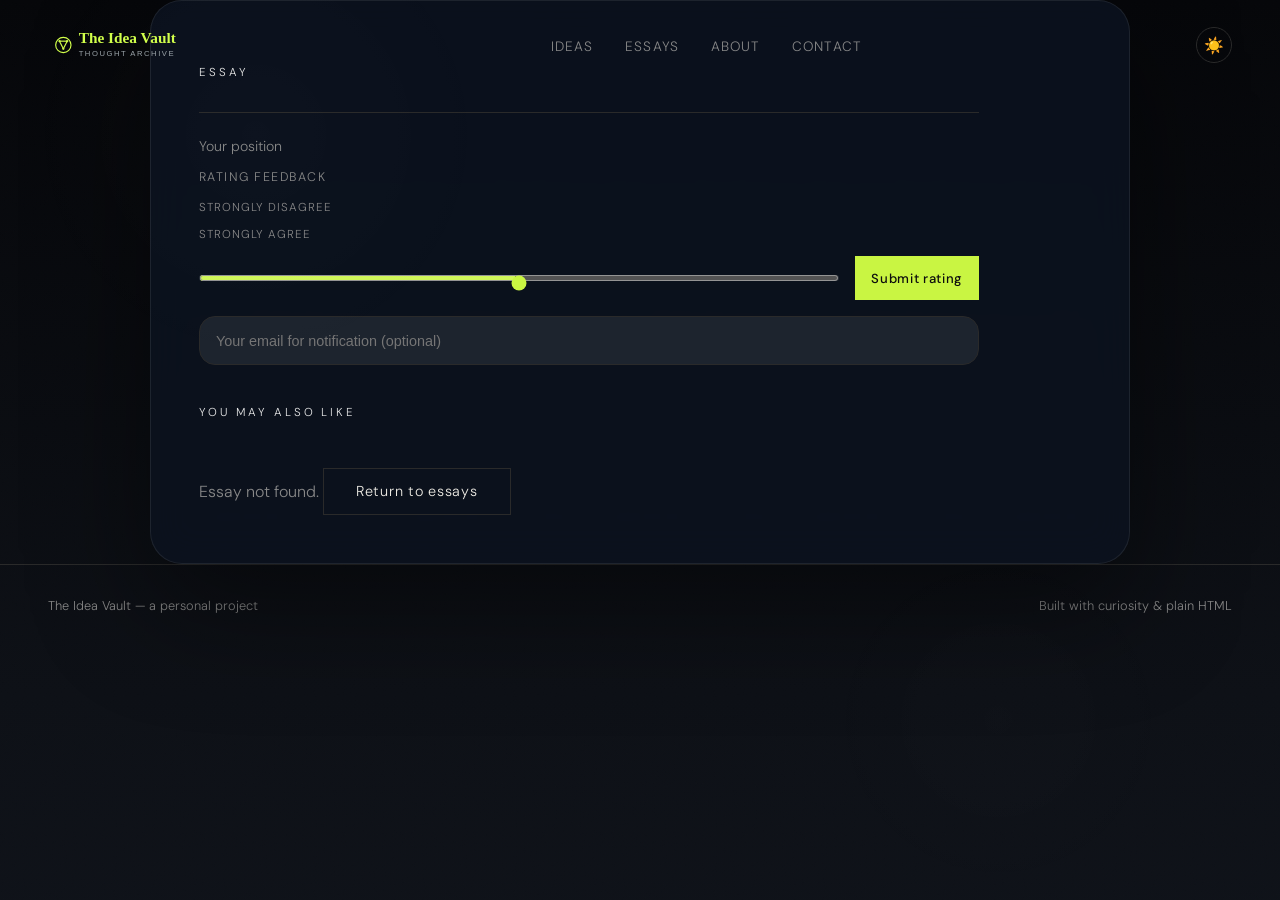
==== commit d75e7855: "Made some design and link choices" ====
--- a/essay.html
+++ b/essay.html
@@ -72,7 +72,7 @@
       <input id="essayPageEmail" class="rating-email" type="email" placeholder="Your email for notification (optional)" />
       <div class="rating-submit-message" id="essayPageSubmitMessage"></div>
     </div>
-    <div class="related-essays">
+    <div class="related-essays" id="relatedEssaysSection">
       <p class="section-label">You may also like</p>
       <div class="related-essays-grid" id="relatedEssays"></div>
     </div>
--- a/styles.css
+++ b/styles.css
@@ -103,6 +103,10 @@
 body.essay-page-background:not(.light) .essay-page .related-essays p,
 body.essay-page-background:not(.light) .essay-page .related-essays-grid .essay-card-title {
   color: #ebebeb;
+}
+body.essay-page-background:not(.light) .essay-page .related-essays-grid .essay-card-preview,
+body.essay-page-background:not(.light) .essay-page .related-essays-grid .essay-card-date {
+  color: rgba(255,255,255,0.65);
 }
 
 body.essay-page-background:not(.light) .essay-page blockquote {
@@ -758,15 +762,15 @@
   display: block;
   text-decoration: none;
   color: inherit;
-  border: 1px solid rgba(255,255,255,0.08);
-  background: rgba(255,255,255,0.03);
+  border: 1px solid rgba(255,255,255,0.15);
+  background: rgba(30,30,35,0.9);
   transition: transform 0.35s, box-shadow 0.35s, border-color 0.35s, background 0.35s;
 }
 .related-essays-grid .essay-card:hover {
   transform: translateY(-4px);
   box-shadow: 0 20px 50px rgba(0,0,0,0.35);
   border-color: rgba(201,245,66,0.45);
-  background: rgba(255,255,255,0.05);
+  background: rgba(40,40,45,0.95);
 }
 .related-essays-grid .essay-card .essay-card-body {
   padding: 1.5rem;
@@ -964,6 +968,7 @@
   color: var(--text);
 }
 #about {
+  background: var(--surface);
   display: grid;
   grid-template-columns: 1fr 1fr;
   gap: 4rem;
@@ -1038,7 +1043,7 @@
 }
 
 /* ── CONTACT ── */
-#contact { background: var(--surface); }
+#contact { background: var(--bg); }
 .contact-wrap {
   display: grid;
   grid-template-columns: 1fr 1fr;
@@ -1146,7 +1151,6 @@
   .nav-logo svg { height: 34px; }
   footer { flex-direction: column; gap: 0.5rem; text-align: center; }
   .essay-full { padding: 2rem 1.5rem; }
-  .nav-links { gap: 1rem; }
 }
 
 /* ═══════════════════════════════════════════
@@ -1429,21 +1433,25 @@
   background: var(--muted);
   transition: all 0.3s;
 }
+/* Mobile menu — hidden everywhere by default */
+.mobile-menu {
+  display: none;
+  position: fixed;
+  top: 0; left: 0; right: 0;
+  background: var(--surface);
+  border-bottom: 1px solid var(--border);
+  padding: 5rem 2rem 2rem;
+  z-index: 99;
+  transform: translateY(-100%);
+  transition: transform 0.35s ease;
+}
+.mobile-menu.open {
+  transform: translateY(0);
+}
+
 @media (max-width: 900px) {
   .hamburger { display: flex; }
-  .mobile-menu {
-    position: fixed;
-    top: 0; left: 0; right: 0;
-    background: var(--surface);
-    border-bottom: 1px solid var(--border);
-    padding: 5rem 2rem 2rem;
-    z-index: 99;
-    transform: translateY(-100%);
-    transition: transform 0.35s ease;
-  }
-  .mobile-menu.open {
-    transform: translateY(0);
-  }
+  .mobile-menu { display: block; }
   .mobile-menu ul {
     list-style: none;
     display: flex;
